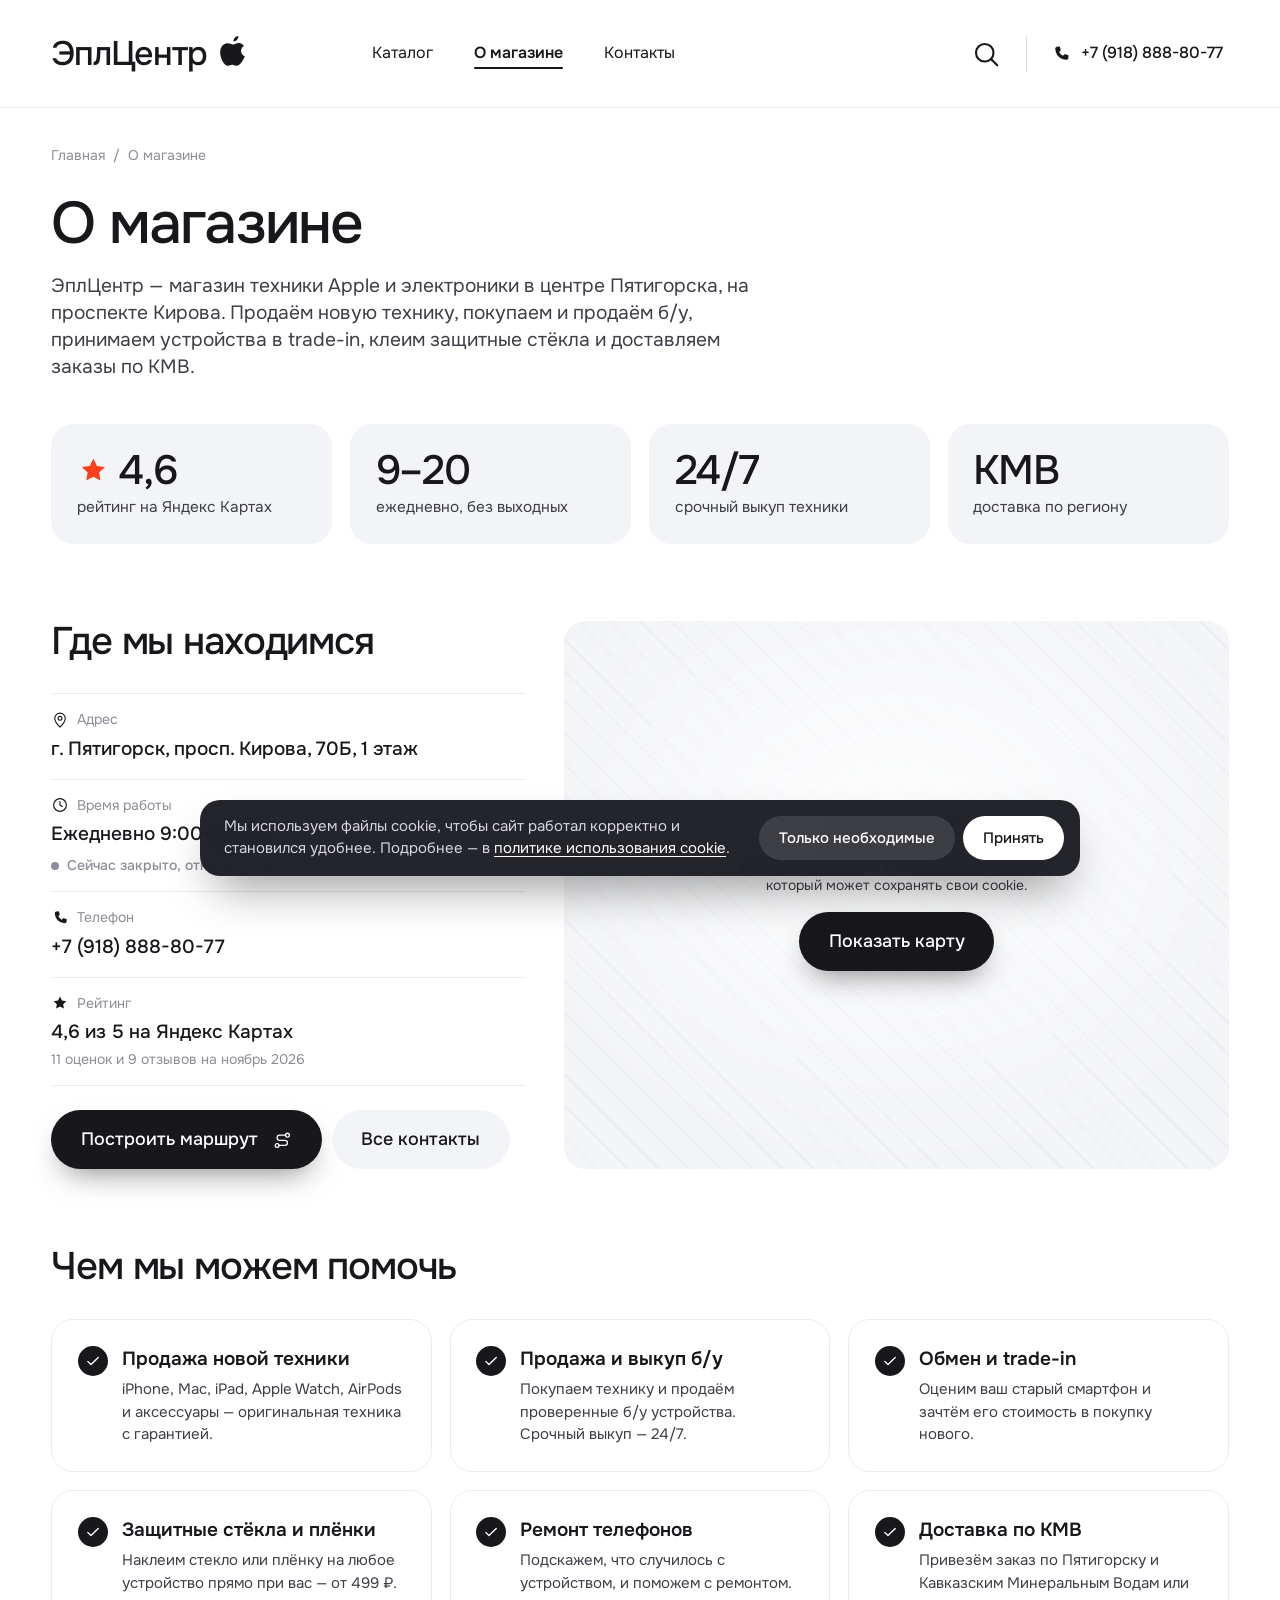
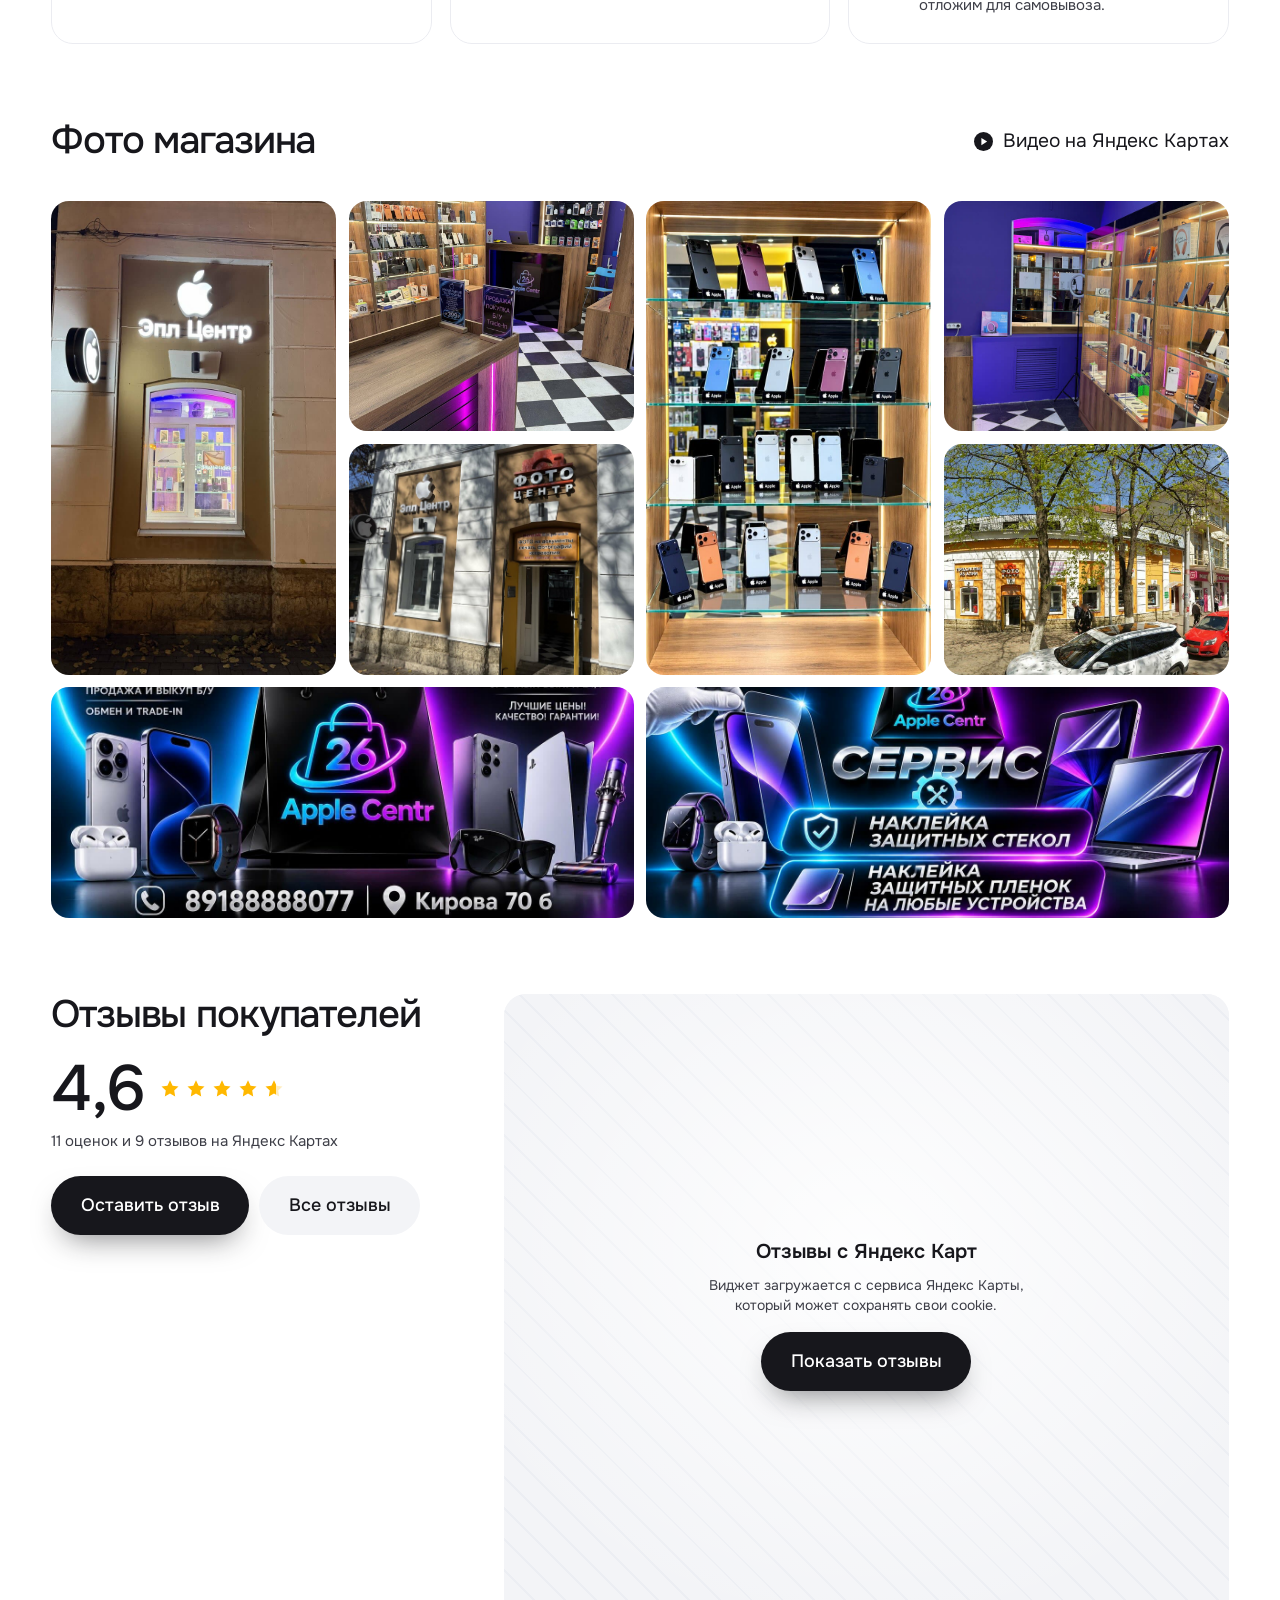
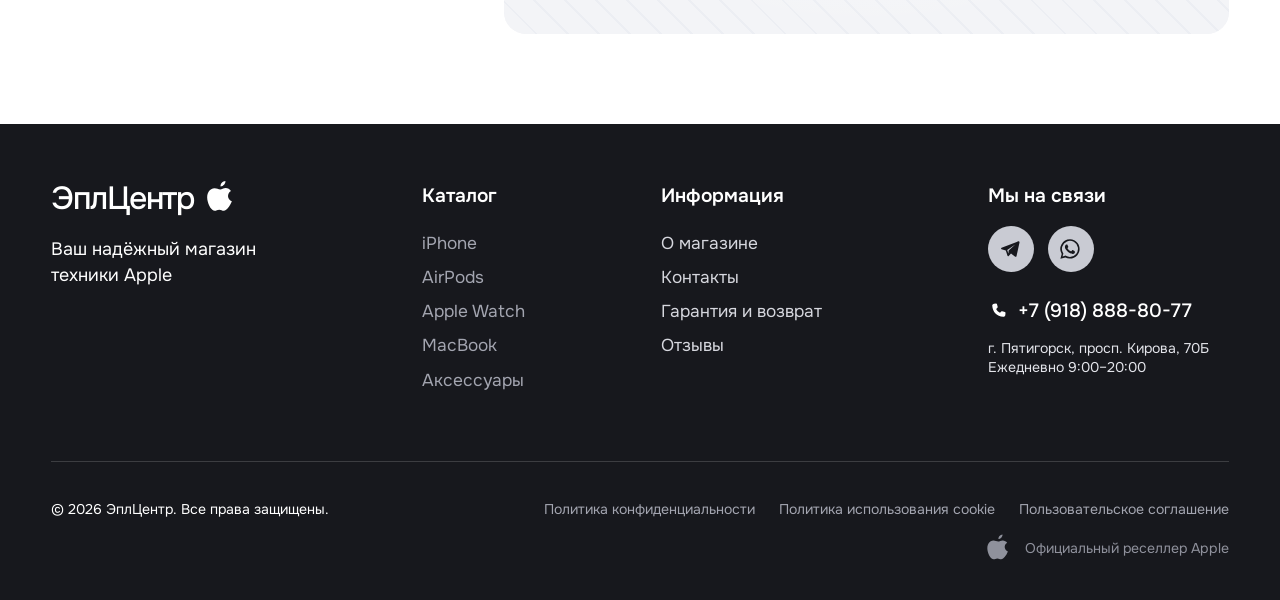
==== about.html @ 06597925 "Сайт ЭплЦентр: каталог с twigo.ru, о магазине, контакты - каталог и главная строятся из data/product" ====
<!DOCTYPE html>
<html lang="ru">
<head>
<meta charset="utf-8">
<meta name="viewport" content="width=device-width, initial-scale=1">
<script>document.documentElement.classList.add('js', 'CSSViewTransitionRule' in window ? 'has-vt' : 'no-vt');window.addEventListener('pagereveal', function () { window.__pageRevealed = true; });</script>
<title>О магазине — ЭплЦентр, Пятигорск</title>
<meta name="description" content="ЭплЦентр — магазин техники Apple в Пятигорске на проспекте Кирова, 70Б. Продажа, выкуп, trade-in, защитные стёкла, доставка по КМВ. Рейтинг 4,6 на Яндекс Картах.">
<link rel="preconnect" href="https://fonts.googleapis.com">
<link rel="preconnect" href="https://fonts.gstatic.com" crossorigin>
<link href="https://fonts.googleapis.com/css2?family=Onest:wght@400;500;600;700&display=swap" rel="stylesheet">
<!-- переходы между страницами объявлены прямо здесь: из внешнего styles.css Chrome подхватывает их через раз -->
<style>@view-transition { navigation: auto; }</style>
<link rel="stylesheet" href="styles.css">
</head>
<body>

<!-- ===== SVG-спрайт: логотип и иконки ===== -->
<svg class="sprite" width="0" height="0" aria-hidden="true" focusable="false">
  <!-- Логотип -->
  <symbol id="i-logo" viewBox="0 0 24 24">
    <path fill="currentColor" d="M15.6 2c.2 1.7-1.4 3.6-3.2 3.6-.3-1.7 1.4-3.5 3.2-3.6zM12.2 7.6c1 0 2-.9 3.6-.9 1.4 0 2.7.7 3.5 1.9-2.9 1.7-2.4 5.7.6 6.9-.6 1.6-1.5 3.2-2.6 4.5-.8.9-1.6 1.8-2.8 1.8s-1.6-.7-3-.7-1.9.7-3 .7c-1.2 0-2.1-1-2.9-2C3.6 16.400 2.600 11.900 4.400 9.100c.9-1.4 2.400-2.300 4-2.300 1.500 0 2.500.800 3.800.800z"/>
  </symbol>

  <!-- Иконки -->
  <symbol id="i-arrow" viewBox="0 0 24 24"><path d="M5 12h14M13 6l6 6-6 6" fill="none" stroke="currentColor" stroke-width="1.8" stroke-linecap="round" stroke-linejoin="round"/></symbol>
  <symbol id="i-chevron" viewBox="0 0 24 24"><path d="M9 6l6 6-6 6" fill="none" stroke="currentColor" stroke-width="1.8" stroke-linecap="round" stroke-linejoin="round"/></symbol>
  <symbol id="i-search" viewBox="0 0 24 24"><g fill="none" stroke="currentColor" stroke-width="1.7" stroke-linecap="round"><circle cx="11" cy="11" r="7"/><path d="M16.5 16.5 21 21"/></g></symbol>
  <symbol id="i-cart" viewBox="0 0 24 24"><g fill="none" stroke="currentColor" stroke-width="1.7" stroke-linecap="round" stroke-linejoin="round"><path d="M2.500 4h2.700l2.300 11h10.300l2-7.500H6.300"/><circle cx="9" cy="19.500" r="1.400"/><circle cx="17" cy="19.500" r="1.400"/></g></symbol>
  <symbol id="i-shield" viewBox="0 0 24 24"><g fill="none" stroke="currentColor" stroke-width="1.500" stroke-linecap="round" stroke-linejoin="round"><path d="M12 3l7.500 2.800v5.400c0 4.600-3.100 8-7.500 9.800-4.400-1.800-7.500-5.200-7.500-9.800V5.800z"/><path d="M8.800 12.200l2.300 2.300 4.300-4.600"/></g></symbol>
  <symbol id="i-truck" viewBox="0 0 24 24"><g fill="none" stroke="currentColor" stroke-width="1.500" stroke-linecap="round" stroke-linejoin="round"><path d="M2.500 5.500h11v11h-11zM13.500 9.500h4.300l3.700 3.800v3.200h-8"/><circle cx="7" cy="17.500" r="1.900"/><circle cx="17" cy="17.500" r="1.900"/></g></symbol>
  <symbol id="i-headset" viewBox="0 0 24 24"><g fill="none" stroke="currentColor" stroke-width="1.500" stroke-linecap="round" stroke-linejoin="round"><path d="M4.500 13.500V12a7.500 7.500 0 0 1 15 0v1.500"/><rect x="3" y="12.500" width="4" height="6" rx="1.800"/><rect x="17" y="12.500" width="4" height="6" rx="1.800"/><path d="M19.500 18.500c0 1.800-1.700 2.800-4.500 2.800h-2"/></g></symbol>
  <symbol id="i-pin" viewBox="0 0 24 24"><g fill="none" stroke="currentColor" stroke-width="1.500" stroke-linecap="round" stroke-linejoin="round"><path d="M12 21.500s7-6.300 7-11.700a7 7 0 0 0-14 0c0 5.400 7 11.700 7 11.700z"/><circle cx="12" cy="9.800" r="2.600"/></g></symbol>
  <symbol id="i-phone" viewBox="0 0 24 24"><path fill="currentColor" d="M7.300 3.200 9.700 3c.5 0 .9.300 1 .700l.9 3.300c.1.400 0 .800-.300 1.100L9.800 9.600c1 2 2.600 3.600 4.600 4.600l1.500-1.500c.300-.300.700-.400 1.100-.300l3.300.900c.400.100.700.500.700 1l-.200 2.400c-.100 1.300-1.200 2.300-2.500 2.200C10.600 18.400 5.600 13.400 5.100 5.700 5 4.400 6 3.300 7.300 3.200z"/></symbol>
  <symbol id="i-telegram" viewBox="0 0 24 24"><path fill="currentColor" d="M20.300 4.300 3.600 10.800c-.700.300-.700 1.200 0 1.400l4.200 1.400 1.600 5c.200.600.900.700 1.300.300l2.300-2.300 4.200 3.100c.500.300 1.100.100 1.300-.500l3-13.800c.200-.800-.500-1.400-1.200-1.100zm-3 3.300-6.600 6-.300 3-1.200-3.700 8.100-5.300z"/></symbol>
  <symbol id="i-menu" viewBox="0 0 24 24"><path d="M4 7.500h16M4 12h16M4 16.500h16" fill="none" stroke="currentColor" stroke-width="1.700" stroke-linecap="round"/></symbol>

  <symbol id="i-whatsapp" viewBox="0 0 24 24"><path fill="currentColor" d="M12 2.2a9.7 9.7 0 0 0-8.300 14.700L2.400 21.800l5-1.300A9.700 9.700 0 1 0 12 2.200zm0 17.700c-1.500 0-2.900-.400-4.100-1.100l-.300-.200-3 .800.800-2.900-.200-.300A8 8 0 1 1 12 19.900zm4.400-6c-.200-.100-1.400-.700-1.700-.800-.200-.100-.400-.100-.500.100l-.800 1c-.100.200-.300.200-.500.100a6.600 6.600 0 0 1-3.300-2.900c-.200-.400.200-.400.700-1.300.100-.200 0-.300 0-.400l-.800-1.800c-.200-.500-.400-.400-.500-.400h-.500a.9.900 0 0 0-.700.300 2.800 2.800 0 0 0-.900 2.100c0 1.200.900 2.400 1 2.600.100.200 1.800 2.700 4.300 3.800 1.600.700 2.200.700 3 .600.500-.100 1.400-.600 1.600-1.200.200-.600.200-1.100.100-1.200l-.500-.300z"/></symbol>
  <symbol id="i-clock" viewBox="0 0 24 24"><g fill="none" stroke="currentColor" stroke-width="1.500" stroke-linecap="round" stroke-linejoin="round"><circle cx="12" cy="12" r="8.500"/><path d="M12 7.500V12l3 2"/></g></symbol>
  <symbol id="i-star" viewBox="0 0 24 24"><path fill="currentColor" d="M12 3.300l2.600 5.400 5.900.800-4.300 4.100 1 5.800L12 16.600l-5.200 2.800 1-5.800L3.500 9.500l5.900-.800z"/></symbol>
  <symbol id="i-route" viewBox="0 0 24 24"><g fill="none" stroke="currentColor" stroke-width="1.500" stroke-linecap="round" stroke-linejoin="round"><circle cx="6" cy="18" r="2.200"/><circle cx="18" cy="6" r="2.200"/><path d="M8.200 18H15a3 3 0 0 0 0-6H9a3 3 0 0 1 0-6h6.800"/></g></symbol>
  <symbol id="i-check" viewBox="0 0 24 24"><path d="M5 12.500l4.300 4.300L19 7.200" fill="none" stroke="currentColor" stroke-width="1.800" stroke-linecap="round" stroke-linejoin="round"/></symbol>
  <symbol id="i-bus" viewBox="0 0 24 24"><g fill="none" stroke="currentColor" stroke-width="1.500" stroke-linecap="round" stroke-linejoin="round"><rect x="5" y="3.500" width="14" height="14" rx="3"/><path d="M5 11h14M8 17.500V20M16 17.500V20"/><circle cx="8.500" cy="14.300" r=".600" fill="currentColor"/><circle cx="15.500" cy="14.300" r=".600" fill="currentColor"/></g></symbol>
  <symbol id="i-play" viewBox="0 0 24 24"><path fill="currentColor" d="M8 5.500v13l10.500-6.500z"/></symbol>
  <symbol id="i-close" viewBox="0 0 24 24"><path d="M6 6l12 12M18 6L6 18" fill="none" stroke="currentColor" stroke-width="1.800" stroke-linecap="round"/></symbol>
</svg>

<div class="top top--plain">
  <header class="header">
    <div class="container header__row">
      <a class="logo" href="index.html" aria-label="ЭплЦентр — на главную">
        <span>ЭплЦентр</span><svg class="logo__mark"><use href="#i-logo"/></svg>
      </a>

      <nav class="nav" id="nav" aria-label="Основное меню">
        <a href="catalog.html">Каталог</a>
        <a href="about.html" aria-current="page">О магазине</a>
        <a href="contacts.html">Контакты</a>
      </nav>

      <div class="header__tools">
        <a class="icon-btn" href="catalog.html?search" aria-label="Поиск по каталогу"><svg><use href="#i-search"/></svg></a>
        <span class="header__sep" aria-hidden="true"></span>
        <a class="header__phone" href="tel:+79188888077" aria-label="Позвонить: +7 (918) 888-80-77"><svg><use href="#i-phone"/></svg><span>+7 (918) 888-80-77</span></a>
        <button class="icon-btn burger" type="button" aria-label="Меню" aria-expanded="false" aria-controls="nav"><svg><use href="#i-menu"/></svg></button>
      </div>
    </div>
  </header>
</div>

<main class="page">
  <div class="container">
    <nav class="crumbs" aria-label="Хлебные крошки"><a href="index.html">Главная</a><span aria-hidden="true">/</span><span>О магазине</span></nav>
    <h1 class="page__title">О магазине</h1>
    <p class="page__lead">ЭплЦентр — магазин техники Apple и электроники в центре Пятигорска, на проспекте Кирова. Продаём новую технику, покупаем и продаём б/у, принимаем устройства в trade-in, клеим защитные стёкла и доставляем заказы по КМВ.</p>

    <ul class="facts">
      <li class="fact"><a href="#reviews"><span class="fact__value"><svg aria-hidden="true"><use href="#i-star"/></svg>4,6</span><span class="fact__label">рейтинг на Яндекс Картах</span></a></li>
      <li class="fact"><span class="fact__value">9–20</span><span class="fact__label">ежедневно, без выходных</span></li>
      <li class="fact"><span class="fact__value">24/7</span><span class="fact__label">срочный выкуп техники</span></li>
      <li class="fact"><span class="fact__value">КМВ</span><span class="fact__label">доставка по региону</span></li>
    </ul>

    <section class="store" id="map" aria-labelledby="store-title">
      <div class="store__info">
        <h2 class="block-title" id="store-title">Где мы находимся</h2>
        <dl class="info-list">
          <div><dt><svg aria-hidden="true"><use href="#i-pin"/></svg>Адрес</dt><dd>г. Пятигорск, просп. Кирова, 70Б, 1&nbsp;этаж</dd></div>
          <div><dt><svg aria-hidden="true"><use href="#i-clock"/></svg>Время работы</dt><dd>Ежедневно 9:00–20:00<p class="open-status" data-open-status>Ежедневно с 9:00 до 20:00</p></dd></div>
          <div><dt><svg aria-hidden="true"><use href="#i-phone"/></svg>Телефон</dt><dd><a href="tel:+79188888077">+7&nbsp;(918)&nbsp;888-80-77</a></dd></div>
          <div><dt><svg aria-hidden="true"><use href="#i-star"/></svg>Рейтинг</dt><dd><a href="https://yandex.ru/maps/org/epltsentr/214381743867/" target="_blank" rel="noopener">4,6 из 5 на Яндекс Картах</a><span class="info-list__note">11 оценок и 9 отзывов на ноябрь 2026</span></dd></div>
        </dl>
        <div class="store__actions">
          <a class="btn btn--sm" href="https://yandex.ru/maps/?rtext=~44.036154%2C43.064182&rtt=auto" target="_blank" rel="noopener">Построить маршрут <svg><use href="#i-route"/></svg></a>
          <a class="btn btn--sm btn--light" href="contacts.html">Все контакты</a>
        </div>
      </div>
      <div class="embed embed--map" data-embed="https://yandex.ru/map-widget/v1/org/epltsentr/214381743867/?ll=43.064182%2C44.036154&z=17" data-embed-title="Магазин ЭплЦентр на Яндекс Картах">
          <div class="embed__placeholder">
            <p class="embed__title">Карта Яндекса</p>
            <p class="embed__text">Виджет загружается с сервиса Яндекс Карты, который может сохранять свои cookie.</p>
            <button class="btn btn--sm" type="button" data-embed-load>Показать карту</button>
          </div>
        </div>
    </section>

    <section class="about-block" aria-labelledby="services-title">
      <h2 class="block-title" id="services-title">Чем мы можем помочь</h2>
      <ul class="services">
          <li class="service"><svg aria-hidden="true"><use href="#i-check"/></svg><div><h3>Продажа новой техники</h3><p>iPhone, Mac, iPad, Apple Watch, AirPods и аксессуары — оригинальная техника с гарантией.</p></div></li>
          <li class="service"><svg aria-hidden="true"><use href="#i-check"/></svg><div><h3>Продажа и выкуп б/у</h3><p>Покупаем технику и продаём проверенные б/у устройства. Срочный выкуп — 24/7.</p></div></li>
          <li class="service"><svg aria-hidden="true"><use href="#i-check"/></svg><div><h3>Обмен и trade-in</h3><p>Оценим ваш старый смартфон и зачтём его стоимость в покупку нового.</p></div></li>
          <li class="service"><svg aria-hidden="true"><use href="#i-check"/></svg><div><h3>Защитные стёкла и плёнки</h3><p>Наклеим стекло или плёнку на любое устройство прямо при вас — от 499 ₽.</p></div></li>
          <li class="service"><svg aria-hidden="true"><use href="#i-check"/></svg><div><h3>Ремонт телефонов</h3><p>Подскажем, что случилось с устройством, и поможем с ремонтом.</p></div></li>
          <li class="service"><svg aria-hidden="true"><use href="#i-check"/></svg><div><h3>Доставка по КМВ</h3><p>Привезём заказ по Пятигорску и Кавказским Минеральным Водам или отложим для самовывоза.</p></div></li>
      </ul>
    </section>

    <section class="about-block" aria-labelledby="gallery-title">
      <div class="section__head">
        <h2 class="block-title" id="gallery-title">Фото магазина</h2>
        <a class="more" href="https://yandex.ru/maps/org/epltsentr/214381743867/gallery/" target="_blank" rel="noopener"><svg class="more__play" aria-hidden="true"><use href="#i-play"/></svg>Видео на Яндекс Картах</a>
      </div>
      <div class="gallery">
          <a class="gallery__item" href="images/store/storefront.jpg" data-lightbox data-caption="Вывеска «Эпл Центр» на проспекте Кирова вечером"><img src="images/store/storefront.jpg" alt="Вывеска «Эпл Центр» на проспекте Кирова вечером" loading="lazy"></a>
          <a class="gallery__item" href="images/store/interior.jpg" data-lightbox data-caption="Торговый зал: витрины с аксессуарами и стойка консультанта"><img src="images/store/interior.jpg" alt="Торговый зал: витрины с аксессуарами и стойка консультанта" loading="lazy"></a>
          <a class="gallery__item" href="images/store/showcase.jpg" data-lightbox data-caption="Витрина с iPhone разных цветов"><img src="images/store/showcase.jpg" alt="Витрина с iPhone разных цветов" loading="lazy"></a>
          <a class="gallery__item" href="images/store/interior-2.jpg" data-lightbox data-caption="Зал магазина с витринами вдоль стен"><img src="images/store/interior-2.jpg" alt="Зал магазина с витринами вдоль стен" loading="lazy"></a>
          <a class="gallery__item" href="images/store/entrance.jpg" data-lightbox data-caption="Вход в магазин с проспекта Кирова"><img src="images/store/entrance.jpg" alt="Вход в магазин с проспекта Кирова" loading="lazy"></a>
          <a class="gallery__item" href="images/store/street.jpg" data-lightbox data-caption="Здание магазина на проспекте Кирова"><img src="images/store/street.jpg" alt="Здание магазина на проспекте Кирова" loading="lazy"></a>
          <a class="gallery__item" href="images/store/banner-sales.jpg" data-lightbox data-caption="Продажа, выкуп, обмен и доставка по КМВ"><img src="images/store/banner-sales.jpg" alt="Продажа, выкуп, обмен и доставка по КМВ" loading="lazy"></a>
          <a class="gallery__item" href="images/store/banner-service.jpg" data-lightbox data-caption="Сервис: наклейка защитных стёкол и плёнок"><img src="images/store/banner-service.jpg" alt="Сервис: наклейка защитных стёкол и плёнок" loading="lazy"></a>
      </div>
    </section>

    <section class="about-block reviews" id="reviews" aria-labelledby="reviews-title">
      <div class="reviews__aside">
        <h2 class="block-title" id="reviews-title">Отзывы покупателей</h2>
        <p class="reviews__score"><span>4,6</span><span class="stars" aria-label="4,6 из 5"><svg><use href="#i-star"/></svg><svg><use href="#i-star"/></svg><svg><use href="#i-star"/></svg><svg><use href="#i-star"/></svg><svg class="stars__half"><use href="#i-star"/></svg></span></p>
        <p class="reviews__meta">11 оценок и 9 отзывов на Яндекс Картах</p>
        <div class="store__actions">
          <a class="btn btn--sm" href="https://yandex.ru/maps/org/epltsentr/214381743867/reviews/" target="_blank" rel="noopener">Оставить отзыв</a>
          <a class="btn btn--sm btn--light" href="https://yandex.ru/maps/org/epltsentr/214381743867/reviews/" target="_blank" rel="noopener">Все отзывы</a>
        </div>
      </div>
      <div class="embed embed--reviews" data-embed="https://yandex.ru/maps-reviews-widget/214381743867?comments" data-embed-title="Отзывы о магазине ЭплЦентр на Яндекс Картах">
          <div class="embed__placeholder">
            <p class="embed__title">Отзывы с Яндекс Карт</p>
            <p class="embed__text">Виджет загружается с сервиса Яндекс Карты, который может сохранять свои cookie.</p>
            <button class="btn btn--sm" type="button" data-embed-load>Показать отзывы</button>
          </div>
        </div>
    </section>
  </div>
</main>

<!-- ===== Подвал ===== -->
<footer class="footer" id="contacts">
  <div class="container">
    <div class="footer__grid">
      <div class="footer__brand">
        <a class="logo logo--light" href="index.html" aria-label="ЭплЦентр — на главную">
          <span>ЭплЦентр</span><svg class="logo__mark"><use href="#i-logo"/></svg>
        </a>
        <p>Ваш надёжный магазин<br>техники Apple</p>
      </div>

      <nav class="footer__col" aria-label="Каталог">
        <h3>Каталог</h3>
        <a href="catalog.html#iphone">iPhone</a>
        <a href="catalog.html#airpods">AirPods</a>
        <a href="catalog.html#iwatch">Apple Watch</a>
        <a href="catalog.html#mac">MacBook</a>
        <a href="catalog.html#aksessuary">Аксессуары</a>
      </nav>

      <nav class="footer__col footer__col--info" aria-label="Информация">
        <h3>Информация</h3>
        <a href="about.html">О магазине</a>
        <a href="contacts.html">Контакты</a>
        <a href="terms.html">Гарантия и возврат</a>
        <a href="about.html#reviews">Отзывы</a>
      </nav>

      <div class="footer__col footer__contacts">
        <h3>Мы на связи</h3>
        <div class="social">
          <a href="https://t.me/+79188888077" target="_blank" rel="noopener" aria-label="Написать в Telegram"><svg><use href="#i-telegram"/></svg></a>
          <a href="https://wa.me/79188888077" target="_blank" rel="noopener" aria-label="Написать в WhatsApp"><svg><use href="#i-whatsapp"/></svg></a>
        </div>
        <a class="footer__phone" href="tel:+79188888077"><svg><use href="#i-phone"/></svg>+7 (918) 888-80-77</a>
        <address>г. Пятигорск, просп. Кирова, 70Б<br>Ежедневно 9:00–20:00</address>
      </div>
    </div>

    <div class="footer__bottom">
      <p>© 2026 ЭплЦентр. Все права защищены.</p>
      <nav class="footer__legal" aria-label="Правовая информация">
        <a href="privacy.html">Политика конфиденциальности</a>
        <a href="cookies.html">Политика использования cookie</a>
        <a href="terms.html">Пользовательское соглашение</a>
      </nav>
      <p class="footer__reseller"><svg><use href="#i-logo"/></svg>Официальный реселлер Apple</p>
    </div>
  </div>
</footer>

<script src="script.js"></script>
</body>
</html>
---- styles.css ----
:root {
  --ink: #17171c;
  --ink-soft: #3d3e47;
  --muted: #8b8d98;
  --soft: #f3f4f7;
  --line: #ebecf1;
  --blue: #0a6cff;
  --footer: #17181d;
  --radius: 22px;
  --container: 1240px;
  --pad: clamp(20px, 4vw, 56px);
  --header-h: 108px;
}

*, *::before, *::after { box-sizing: border-box; }

html { scroll-behavior: smooth; -webkit-text-size-adjust: 100%; }

body {
  margin: 0;
  font-family: "Onest", -apple-system, BlinkMacSystemFont, "Segoe UI", Roboto, "Helvetica Neue", Arial, sans-serif;
  font-size: 16px;
  line-height: 1.4;
  color: var(--ink);
  background: #fff;
  -webkit-font-smoothing: antialiased;
}

a { color: inherit; text-decoration: none; }
h1, h2, h3, p { margin: 0; }
svg { display: block; }
button { font: inherit; color: inherit; background: none; border: 0; padding: 0; cursor: pointer; }
address { font-style: normal; }

:focus-visible { outline: 2px solid var(--blue); outline-offset: 3px; border-radius: 6px; }

.sprite { position: absolute; }

.container {
  width: 100%;
  max-width: calc(var(--container) + var(--pad) * 2);
  margin: 0 auto;
  padding: 0 var(--pad);
}

/* ===== Логотип ===== */
.logo {
  display: inline-flex;
  align-items: center;
  gap: 8px;
  font-size: 34px;
  font-weight: 500;
  letter-spacing: -0.035em;
  line-height: 1;
}
.logo__mark { width: 36px; height: 36px; margin-top: -6px; }
.logo--light { color: #fff; font-size: 32px; }

/* ===== Шапка ===== */
.top { position: relative; }

.header {
  position: absolute;
  inset: 0 0 auto 0;
  z-index: 10;
  height: var(--header-h);
}
.header__row {
  height: 100%;
  display: flex;
  align-items: center;
  gap: 32px;
}

.nav {
  display: flex;
  gap: clamp(20px, 3.2vw, 46px);
  margin-left: clamp(24px, 7vw, 104px);
  font-size: 16px;
}
.nav a { padding: 8px 0; transition: opacity .2s; }


.header__tools {
  margin-left: auto;
  display: flex;
  align-items: center;
  gap: 18px;
}
.header__sep { width: 1px; height: 36px; background: rgba(23, 23, 28, .14); }
.header__phone {
  display: inline-flex;
  align-items: center;
  gap: 10px;
  height: 44px;
  padding: 0 6px;
  border-radius: 999px;
  font-size: 16px;
  font-weight: 500;
  white-space: nowrap;
  transition: opacity .2s;
}
.header__phone svg { width: 20px; height: 20px; }
.header__phone:hover { opacity: .6; }

.icon-btn {
  position: relative;
  width: 44px;
  height: 44px;
  display: grid;
  place-items: center;
  border-radius: 50%;
  transition: background .2s;
}
.icon-btn:hover { background: rgba(23, 23, 28, .06); }
.icon-btn svg { width: 30px; height: 30px; }

.cart__count {
  position: absolute;
  top: 0;
  right: -2px;
  min-width: 20px;
  height: 20px;
  padding: 0 5px;
  border-radius: 10px;
  background: var(--ink);
  color: #fff;
  font-size: 12px;
  font-weight: 600;
  line-height: 20px;
  text-align: center;
}

.burger { display: none; }

/* ===== Первый экран ===== */
.hero {
  position: relative;
  height: clamp(560px, 61vw, 880px);
  overflow: hidden;
  background: linear-gradient(105deg, #f7f8fb 0%, #eef0f6 45%, #dcdfeb 100%);
}
.hero__bg {
  position: absolute;
  inset: 0;
  background:
    radial-gradient(60% 80% at 12% 0%, rgba(255, 255, 255, .95) 0%, rgba(255, 255, 255, 0) 70%),
    radial-gradient(50% 70% at 100% 100%, rgba(196, 201, 222, .65) 0%, rgba(196, 201, 222, 0) 70%);
}
.hero__bg::before,
.hero__bg::after {
  content: "";
  position: absolute;
  border-radius: 50%;
}
.hero__bg::before {
  width: 120%;
  height: 150%;
  left: -62%;
  top: 34%;
  background: linear-gradient(60deg, rgba(255, 255, 255, 0) 30%, rgba(255, 255, 255, .7) 100%);
}
.hero__bg::after {
  width: 90%;
  height: 160%;
  right: -38%;
  top: -96%;
  background: linear-gradient(200deg, rgba(255, 255, 255, .75) 0%, rgba(255, 255, 255, 0) 60%);
}

.slide {
  position: absolute;
  inset: 0;
  visibility: hidden;
  transition: visibility 0s linear .3s;
}
.slide.is-active {
  visibility: visible;
  transition: visibility 0s;
}
/* гасим содержимое, а не сам слайд: иначе слайд изолируется и фото с multiply на миг становится белым прямоугольником */
/* уходящий слайд гаснет быстро, новый проявляется с небольшой задержкой — тексты не накладываются */
.slide > * { opacity: 0; transition: opacity .3s ease; }
.slide.is-active > * { opacity: 1; transition: opacity .6s ease .2s; }
.slide__inner {
  position: relative;
  height: 100%;
  display: flex;
  align-items: center;
}
.slide__text {
  position: relative;
  z-index: 2;
  max-width: 620px;
  padding-top: 40px;
}

.hero__title {
  font-size: clamp(40px, 5.6vw, 80px);
  font-weight: 500;
  line-height: 1.08;
  letter-spacing: -0.03em;
}
.hero__sub {
  margin-top: clamp(16px, 2vw, 28px);
  font-size: clamp(17px, 2.1vw, 30px);
  line-height: 1.4;
  letter-spacing: -0.01em;
  color: var(--ink-soft);
}

.btn {
  display: inline-flex;
  align-items: center;
  gap: 14px;
  margin-top: clamp(24px, 3.2vw, 46px);
  padding: 0 clamp(26px, 3vw, 44px);
  height: clamp(54px, 6vw, 86px);
  border-radius: 999px;
  background: var(--ink);
  color: #fff;
  font-size: clamp(16px, 1.75vw, 25px);
  font-weight: 500;
  box-shadow: 0 14px 30px -12px rgba(23, 23, 28, .55);
  transition: transform .2s, background .2s;
}
.btn svg { width: 1.15em; height: 1.15em; transition: transform .2s; }
.btn:hover { background: #2a2a32; }
.btn:hover svg { transform: translateX(4px); }
.btn:active { transform: scale(.98); }
.btn--sm {
  height: clamp(48px, 4.6vw, 64px);
  padding: 0 clamp(22px, 2.3vw, 32px);
  font-size: clamp(15px, 1.4vw, 20px);
  margin-top: clamp(20px, 2.6vw, 36px);
}

.slide__photo {
  position: absolute;
  top: 0;
  right: 0;
  width: 62%;
  height: 100%;
  object-fit: cover;
  object-position: center;
  -webkit-mask-image: linear-gradient(to right, transparent 0%, #000 45%);
  mask-image: linear-gradient(to right, transparent 0%, #000 45%);
}
.slide__photo--2 { object-position: center 40%; }

/* бордовый iPhone: снят на белом фоне, multiply растворяет белый в градиенте первого экрана */
.slide__photo--product {
  top: 10%;
  right: calc(var(--pad) + 3%);
  width: auto;
  height: 84%;
  aspect-ratio: 1027 / 1531;
  object-fit: contain;
  mix-blend-mode: multiply;
  -webkit-mask-image: none;
  mask-image: none;
}
.slide__glow {
  position: absolute;
  top: 6%;
  right: calc(var(--pad) - 6%);
  width: 52%;
  height: 92%;
  background: radial-gradient(closest-side, rgba(128, 28, 52, .2), rgba(128, 28, 52, 0));
  pointer-events: none;
}
/* часы доходят до верха кадра — гасим фото под меню, чтобы пункты читались */
.slide__photo--3 {
  -webkit-mask-image: linear-gradient(to right, transparent 0%, #000 45%), linear-gradient(to bottom, transparent 9%, #000 24%);
  -webkit-mask-composite: source-in;
  mask-image: linear-gradient(to right, transparent 0%, #000 45%), linear-gradient(to bottom, transparent 9%, #000 24%);
  mask-composite: intersect;
}

.dots {
  position: absolute;
  z-index: 3;
  left: 47%;
  bottom: clamp(22px, 2.8vw, 40px);
  transform: translateX(-50%);
  display: flex;
  gap: 6px;
}
.dot {
  width: 40px;
  height: 32px;
  display: grid;
  place-items: center;
}
.dot::before {
  content: "";
  width: 14px;
  height: 14px;
  border-radius: 50%;
  background: #c9ccd8;
  transition: background .25s, transform .25s;
}
.dot.is-active::before { background: var(--ink); transform: scale(1.15); }

/* ===== Секции ===== */
.section { padding-top: clamp(56px, 8vw, 112px); }
.section--cats { padding-top: clamp(28px, 3.4vw, 48px); }
.section--banner { padding-top: clamp(40px, 5vw, 72px); }
.section--features { padding: clamp(36px, 3.6vw, 52px) 0 clamp(36px, 3.4vw, 48px); }

.section__head {
  display: flex;
  align-items: baseline;
  justify-content: space-between;
  gap: 24px;
  margin-bottom: clamp(24px, 3vw, 44px);
}
.section__title {
  font-size: clamp(30px, 4vw, 56px);
  font-weight: 500;
  letter-spacing: -0.03em;
  line-height: 1.1;
}
.more {
  display: inline-flex;
  align-items: center;
  gap: 10px;
  flex-shrink: 0;
  font-size: clamp(15px, 1.5vw, 21px);
  transition: opacity .2s;
}
.more svg { width: 1.2em; height: 1.2em; transition: transform .2s; }
.more:hover { opacity: .6; }
.more:hover svg { transform: translateX(4px); }

/* ===== Категории ===== */
.cats {
  display: grid;
  grid-template-columns: repeat(5, 1fr);
  gap: clamp(12px, 1.6vw, 24px);
}
.cat {
  display: flex;
  flex-direction: column;
  background: var(--soft);
  border-radius: var(--radius);
  padding: clamp(10px, 1.2vw, 16px);
  overflow: hidden;
  transition: background .25s, transform .25s;
}
.cat:hover { background: #eceef3; transform: translateY(-3px); }
/* фото поставщика на белом фоне: contain + multiply растворяют белый в сером фоне плитки */
.cat__img {
  width: 100%;
  aspect-ratio: 1 / .94;
  padding: 8%;
  object-fit: contain;
  mix-blend-mode: multiply;
  opacity: 0;
  transition: transform .35s, opacity .5s;
}
.cat__img.is-loaded { opacity: 1; }
.cat:hover .cat__img { transform: scale(1.05); }
.cat__row {
  display: flex;
  align-items: center;
  justify-content: space-between;
  gap: 8px;
  margin-top: clamp(10px, 1.2vw, 16px);
  padding: 0 clamp(4px, .6vw, 8px) clamp(4px, .5vw, 8px);
  font-size: clamp(14px, 1.55vw, 21px);
  font-weight: 500;
  white-space: nowrap;
}
.cat__row svg { width: 1em; height: 1em; flex-shrink: 0; }

/* ===== Товары ===== */
.products {
  display: grid;
  grid-template-columns: repeat(4, 1fr);
  gap: clamp(12px, 1.6vw, 24px);
}
.product {
  position: relative;
  display: flex;
  flex-direction: column;
  padding: clamp(10px, 1.2vw, 16px);
  border: 1px solid var(--line);
  border-radius: var(--radius);
  background: #fff;
  transition: box-shadow .25s, transform .25s, border-color .25s;
}
.product:hover {
  transform: translateY(-4px);
  border-color: transparent;
  box-shadow: 0 24px 48px -24px rgba(30, 32, 60, .3);
}
.product__img {
  width: 100%;
  aspect-ratio: 1 / 1;
  object-fit: cover;
  border-radius: calc(var(--radius) - 8px);
  margin-bottom: clamp(14px, 1.6vw, 22px);
}
.product__name,
.product__spec,
.product__foot { padding-left: clamp(4px, .5vw, 8px); padding-right: clamp(4px, .5vw, 8px); }
.product__foot { padding-bottom: clamp(4px, .5vw, 8px); }
.product__name {
  font-size: clamp(15px, 1.5vw, 21px);
  font-weight: 500;
  letter-spacing: -0.01em;
}
/* вся карточка кликабельна через ссылку в названии */
.product__name a::after { content: ""; position: absolute; inset: 0; border-radius: var(--radius); }
.product__spec {
  margin-top: 6px;
  font-size: clamp(13px, 1.2vw, 16px);
  color: var(--muted);
}
.product__foot {
  display: flex;
  align-items: center;
  justify-content: space-between;
  gap: 8px;
  margin-top: auto;
  padding-top: clamp(14px, 1.8vw, 26px);
}
.price {
  font-size: clamp(18px, 1.85vw, 26px);
  font-weight: 500;
  letter-spacing: -0.02em;
  white-space: nowrap;
}
.go {
  width: clamp(38px, 3.6vw, 50px);
  height: clamp(38px, 3.6vw, 50px);
  flex-shrink: 0;
  display: grid;
  place-items: center;
  border-radius: 50%;
  background: var(--soft);
  transition: background .2s, color .2s;
}
.go svg { width: 44%; height: 44%; }
.product:hover .go { background: var(--ink); color: #fff; }

.badge {
  position: absolute;
  z-index: 1;
  top: clamp(18px, 2vw, 28px);
  left: clamp(18px, 2vw, 28px);
  padding: 5px 12px;
  border-radius: 999px;
  font-size: clamp(12px, 1.1vw, 15px);
  font-weight: 500;
  color: #fff;
}
.badge--hit { background: var(--blue); }
.badge--new { background: #8c8e9a; }

/* ===== Баннер ===== */
.banner {
  position: relative;
  overflow: hidden;
  display: flex;
  align-items: center;
  min-height: clamp(280px, 29vw, 420px);
  padding: clamp(28px, 4.4vw, 64px);
  border-radius: calc(var(--radius) + 4px);
  background:
    radial-gradient(70% 120% at 0% 100%, rgba(255, 255, 255, .8) 0%, rgba(255, 255, 255, 0) 60%),
    radial-gradient(60% 120% at 100% 0%, rgba(255, 255, 255, .75) 0%, rgba(255, 255, 255, 0) 55%),
    linear-gradient(100deg, #eceef4 0%, #dfe2ec 55%, #d3d6e3 100%);
}
.banner__text { position: relative; z-index: 2; }
.banner__title {
  font-size: clamp(38px, 5.4vw, 76px);
  font-weight: 500;
  letter-spacing: -0.03em;
  line-height: 1.05;
}
.banner__sub {
  margin-top: clamp(10px, 1.4vw, 20px);
  font-size: clamp(18px, 2.3vw, 34px);
  line-height: 1.3;
  color: var(--ink-soft);
}
.banner__img {
  position: absolute;
  top: 0;
  right: 0;
  width: 58%;
  height: 100%;
  object-fit: cover;
  object-position: center 62%;
  -webkit-mask-image: linear-gradient(to right, transparent 0%, #000 40%);
  mask-image: linear-gradient(to right, transparent 0%, #000 40%);
}

/* ===== Преимущества ===== */
.features {
  display: grid;
  grid-template-columns: repeat(4, 1fr);
}
.feature {
  display: flex;
  flex-direction: column;
  align-items: center;
  gap: 14px;
  padding: 10px 12px;
  text-align: center;
  font-size: clamp(14px, 1.5vw, 21px);
  line-height: 1.35;
  color: var(--muted);
}
.feature + .feature { border-left: 1px solid var(--line); }
.feature svg { width: clamp(34px, 3.4vw, 46px); height: clamp(34px, 3.4vw, 46px); color: var(--ink); }

/* ===== Подвал ===== */
.footer {
  background: var(--footer);
  color: #fff;
  padding: clamp(40px, 4.6vw, 64px) 0 clamp(28px, 3vw, 44px);
}
.footer__grid {
  display: grid;
  grid-template-columns: 1.55fr .95fr 1.35fr 1.1fr;
  gap: 32px;
  padding-bottom: clamp(40px, 5vw, 76px);
}
.footer__brand p {
  margin-top: 22px;
  font-size: clamp(15px, 1.4vw, 19px);
  line-height: 1.45;
}
.footer__col { display: flex; flex-direction: column; align-items: flex-start; }
.footer__col h3 {
  margin-bottom: 16px;
  font-size: clamp(16px, 1.5vw, 21px);
  font-weight: 600;
}
.footer__col > a:not(.footer__phone) {
  padding: 5px 0;
  font-size: clamp(14px, 1.35vw, 18px);
  color: #a3a5b0;
  transition: color .2s;
}
.footer__col--info > a:not(.footer__phone) { color: #d6d7de; }
.footer__col > a:hover { color: #fff !important; }

.social { display: flex; gap: 14px; }
.social a {
  width: 46px;
  height: 46px;
  display: grid;
  place-items: center;
  border-radius: 50%;
  background: #c9cbd3;
  color: var(--footer);
  transition: background .2s, transform .2s;
}
.social a:hover { background: #fff; transform: translateY(-2px); }
.social svg { width: 24px; height: 24px; margin-left: -2px; }
.vk { font-size: 17px; font-weight: 700; letter-spacing: -0.04em; line-height: 1; padding-bottom: 2px; }

.footer__phone {
  display: inline-flex;
  align-items: center;
  gap: 10px;
  margin-top: 26px;
  font-size: clamp(16px, 1.5vw, 20px);
  font-weight: 500;
  white-space: nowrap;
}
.footer__phone svg { width: 20px; height: 20px; }
.footer__contacts address {
  margin-top: 14px;
  font-size: clamp(13px, 1.1vw, 15px);
  color: #e3e4ea;
  white-space: nowrap;
}

.footer__bottom {
  display: flex;
  align-items: center;
  justify-content: space-between;
  gap: 16px 24px;
  flex-wrap: wrap;
  padding-top: clamp(24px, 3vw, 40px);
  border-top: 1px solid rgba(255, 255, 255, .16);
  font-size: clamp(12px, 1.1vw, 15px);
}
.footer__reseller {
  margin-left: auto;
  display: inline-flex;
  align-items: center;
  gap: 12px;
  color: #8f919c;
}
.footer__reseller svg { width: 30px; height: 30px; margin-top: -4px; }

/* ===== Внутренние страницы ===== */
.top--plain .header {
  position: relative;
  border-bottom: 1px solid var(--line);
  background: #fff;
}
.nav a[aria-current="page"] { font-weight: 600; }

.page { padding: clamp(24px, 3vw, 44px) 0 clamp(56px, 7vw, 104px); }
.crumbs {
  display: flex;
  flex-wrap: wrap;
  gap: 8px;
  font-size: 14px;
  color: var(--muted);
}
.crumbs a:hover { color: var(--ink); }
.page__title {
  margin-top: clamp(16px, 2vw, 28px);
  font-size: clamp(34px, 4.6vw, 64px);
  font-weight: 500;
  letter-spacing: -0.03em;
  line-height: 1.08;
}
.page__lead {
  margin-top: clamp(12px, 1.4vw, 20px);
  max-width: 720px;
  font-size: clamp(16px, 1.5vw, 20px);
  color: var(--ink-soft);
}
.page__lead a { color: var(--ink); font-weight: 500; white-space: nowrap; }
.page__lead a:hover { text-decoration: underline; }

.chips {
  display: flex;
  flex-wrap: wrap;
  gap: 10px;
  margin-top: clamp(20px, 2.4vw, 32px);
}
.chip {
  padding: 10px 18px;
  border-radius: 999px;
  background: var(--soft);
  font-size: 15px;
  font-weight: 500;
  transition: background .2s, color .2s;
}
.chip:hover { background: #e4e6ec; }
.chip.is-active { background: var(--ink); color: #fff; }
.chip__count { margin-left: 8px; font-size: .85em; opacity: .5; }
.chip--sm { padding: 7px 14px; font-size: 14px; font-weight: 400; }

/* ===== Каталог из данных поставщика ===== */
.catalog__cats { margin-top: clamp(24px, 3vw, 40px); }
.catalog__subs { margin-top: 12px; }
.catalog__tools {
  display: flex;
  flex-wrap: wrap;
  align-items: center;
  gap: 12px 24px;
  margin: clamp(20px, 2.4vw, 32px) 0 clamp(20px, 2.4vw, 28px);
}
.search {
  flex: 1 1 280px;
  max-width: 440px;
  position: relative;
  display: flex;
  align-items: center;
}
.search svg { position: absolute; left: 16px; width: 20px; height: 20px; color: var(--muted); pointer-events: none; }
.search input {
  width: 100%;
  height: 48px;
  padding: 0 16px 0 46px;
  border: 1px solid var(--line);
  border-radius: 999px;
  background: #fff;
  font: inherit;
  font-size: 16px;
  color: var(--ink);
  transition: border-color .2s, box-shadow .2s;
}
.search input:focus { outline: none; border-color: var(--ink); box-shadow: 0 0 0 4px rgba(23, 23, 28, .06); }
.toggle {
  display: inline-flex;
  align-items: center;
  gap: 10px;
  font-size: 15px;
  cursor: pointer;
  user-select: none;
}
.toggle input { position: absolute; opacity: 0; pointer-events: none; }
.toggle__track {
  position: relative;
  width: 44px;
  height: 26px;
  border-radius: 999px;
  background: #d5d7de;
  transition: background .25s;
}
.toggle__track::after {
  content: "";
  position: absolute;
  top: 3px;
  left: 3px;
  width: 20px;
  height: 20px;
  border-radius: 50%;
  background: #fff;
  box-shadow: 0 1px 3px rgba(0, 0, 0, .2);
  transition: transform .25s cubic-bezier(.2, .7, .2, 1);
}
.toggle input:checked + .toggle__track { background: var(--ink); }
.toggle input:checked + .toggle__track::after { transform: translateX(18px); }
.toggle input:focus-visible + .toggle__track { outline: 2px solid var(--blue); outline-offset: 3px; }
.catalog__count { margin-left: auto; font-size: 15px; color: var(--muted); }
.catalog__empty { padding: 40px 0; font-size: 17px; color: var(--ink-soft); }
.catalog__empty a { color: var(--ink); font-weight: 500; }
.catalog__more { display: flex; justify-content: center; margin-top: clamp(24px, 3vw, 40px); }
.catalog__more .btn { margin-top: 0; }
.btn--light { background: var(--soft); color: var(--ink); box-shadow: none; }
.btn--light:hover { background: #e4e6ec; }

/* карточка товара из данных */
.product__media {
  position: relative;
  aspect-ratio: 1 / 1;
  margin-bottom: clamp(14px, 1.6vw, 22px);
  border-radius: calc(var(--radius) - 8px);
  background: var(--soft);
  overflow: hidden;
}
/* фото поставщика сняты на белом: multiply растворяет белый в сером фоне плитки */
.product__media .product__img {
  width: 100%;
  height: 100%;
  margin: 0;
  padding: 10%;
  border-radius: 0;
  object-fit: contain;
  mix-blend-mode: multiply;
  transition: transform .4s cubic-bezier(.2, .7, .2, 1);
}
.product--live:hover .product__img { transform: scale(1.04); }
.product__media.is-broken::after {
  content: "Фото скоро появится";
  position: absolute;
  inset: 0;
  display: grid;
  place-items: center;
  font-size: 13px;
  color: var(--muted);
}
.product--live .product__name {
  display: -webkit-box;
  -webkit-line-clamp: 3;
  -webkit-box-orient: vertical;
  overflow: hidden;
  font-size: clamp(15px, 1.3vw, 18px);
  line-height: 1.35;
}
.product--live { animation: reveal .6s cubic-bezier(.2, .7, .2, 1) calc(var(--i, 0) * 35ms) both; }
.product--live.is-out .product__img { opacity: .55; }
.product--live.is-out .price { color: var(--muted); }
.price--ask { font-size: clamp(14px, 1.2vw, 16px); letter-spacing: 0; }
.product--live .go { position: relative; z-index: 1; }
.product--live .go:hover { background: var(--ink); color: #fff; }

.product { min-width: 0; }
.variant-switch {
  display: inline-flex;
  align-self: flex-start;
  max-width: calc(100% - 8px);
  gap: 2px;
  margin: 12px clamp(4px, .5vw, 8px) 0;
  padding: 3px;
  border-radius: 999px;
  background: var(--soft);
}
.variant-switch button {
  min-width: 0;
  overflow: hidden;
  text-overflow: ellipsis;
  padding: 6px 12px;
  border-radius: 999px;
  font-size: 13px;
  color: var(--ink-soft);
  transition: background .2s, color .2s, box-shadow .2s;
}
.variant-switch button[aria-pressed="true"] { background: #fff; color: var(--ink); box-shadow: 0 1px 3px rgba(23, 23, 28, .12); }

.stock {
  display: flex;
  align-items: center;
  gap: 8px;
  margin: 10px clamp(4px, .5vw, 8px) 0;
  font-size: 14px;
  color: #1f8a4c;
}
.stock::before { content: ""; width: 8px; height: 8px; border-radius: 50%; background: currentColor; }
.stock--out { color: var(--muted); }

/* заглушки на время загрузки */
.product--skeleton { pointer-events: none; }
.product--skeleton .product__media,
.skeleton-line {
  background: linear-gradient(90deg, var(--soft) 0%, #e9eaef 40%, var(--soft) 80%) 0 0 / 200% 100%;
  animation: shimmer 1.4s linear infinite;
}
.skeleton-line { height: 14px; margin: 6px 8px; border-radius: 7px; }
.skeleton-line--short { width: 45%; margin-bottom: 18px; }
@keyframes shimmer { to { background-position: -200% 0; } }

/* ===== Правовые страницы ===== */
.legal { max-width: calc(820px + var(--pad) * 2); }
.legal__meta { margin-top: 14px; font-size: 14px; color: var(--muted); }
.legal h2 {
  margin: clamp(28px, 3.2vw, 44px) 0 12px;
  font-size: clamp(20px, 2vw, 26px);
  font-weight: 600;
  letter-spacing: -0.015em;
}
.legal p, .legal li { font-size: 17px; line-height: 1.6; color: var(--ink-soft); }
.legal p + p { margin-top: 12px; }
.legal ul { margin: 0 0 12px; padding-left: 22px; }
.legal li + li { margin-top: 6px; }
.legal a { color: var(--blue); }
.legal a:hover { text-decoration: underline; }
.todo { padding: 1px 6px; border-radius: 6px; background: #fff1b8; color: #5c4400; }

/* ===== Правовые ссылки в подвале ===== */
.footer__legal { display: flex; flex-wrap: wrap; gap: 6px 24px; }
.footer__legal a { color: #a3a5b0; transition: color .2s; }
.footer__legal a:hover { color: #fff; }

/* ===== Уведомление о cookie ===== */
.cookie {
  position: fixed;
  z-index: 50;
  left: 50%;
  bottom: clamp(12px, 2vw, 24px);
  width: min(880px, calc(100% - 24px));
  display: flex;
  align-items: center;
  gap: 16px 24px;
  padding: 16px 16px 16px 24px;
  border-radius: 20px;
  background: rgba(23, 24, 29, .94);
  -webkit-backdrop-filter: blur(14px);
  backdrop-filter: blur(14px);
  color: #fff;
  box-shadow: 0 24px 48px -16px rgba(0, 0, 0, .45);
  opacity: 0;
  transform: translate(-50%, 16px);
  transition: opacity .3s, transform .3s;
}
.cookie.is-visible { opacity: 1; transform: translate(-50%, 0); }
.cookie__text { flex: 1; font-size: 15px; line-height: 1.45; color: #d6d7de; }
.cookie__text a { color: #fff; text-decoration: underline; text-underline-offset: 3px; }
.cookie__actions { display: flex; flex-shrink: 0; gap: 8px; }
.cookie__btn {
  height: 44px;
  padding: 0 20px;
  border-radius: 999px;
  background: #fff;
  color: var(--ink);
  font-size: 15px;
  font-weight: 500;
  white-space: nowrap;
  transition: background .2s, color .2s;
}
.cookie__btn:hover { background: #e3e4ea; }
.cookie__btn--ghost { background: rgba(255, 255, 255, .12); color: #fff; }
.cookie__btn--ghost:hover { background: rgba(255, 255, 255, .22); }
.cookie :focus-visible { outline-color: #fff; }

/* ===== Слайды и баннер с фото поставщика ===== */
.slide__photo--fit {
  top: 16%;
  right: var(--pad);
  width: 46%;
  height: 68%;
  object-fit: contain;
  mix-blend-mode: multiply;
  -webkit-mask-image: none;
  mask-image: none;
}
.banner__price { margin-top: 10px; font-size: clamp(15px, 1.4vw, 19px); color: var(--ink-soft); }
.banner__price:empty { display: none; }
.banner__img--product {
  top: 8%;
  right: clamp(16px, 5vw, 80px);
  width: 40%;
  height: 84%;
  aspect-ratio: auto;
  object-fit: contain;
  mix-blend-mode: multiply;
  -webkit-mask-image: none;
  mask-image: none;
  filter: none;
}

/* ===== О магазине / Контакты ===== */
.block-title {
  font-size: clamp(26px, 3vw, 40px);
  font-weight: 500;
  letter-spacing: -0.03em;
  line-height: 1.1;
}
.about-block { padding-top: clamp(48px, 6vw, 88px); }
.about-block > .block-title { margin-bottom: clamp(20px, 2.4vw, 32px); }
.about-block .section__head { align-items: center; }

.facts {
  display: grid;
  grid-template-columns: repeat(4, 1fr);
  gap: clamp(10px, 1.4vw, 20px);
  margin: clamp(28px, 3.4vw, 48px) 0 0;
  padding: 0;
  list-style: none;
}
.fact, .fact > a {
  display: flex;
  flex-direction: column;
  gap: 6px;
}
.fact {
  padding: clamp(18px, 2vw, 28px);
  border-radius: var(--radius);
  background: var(--soft);
}
.fact__value {
  display: inline-flex;
  align-items: center;
  gap: 8px;
  font-size: clamp(28px, 3.2vw, 44px);
  font-weight: 500;
  letter-spacing: -0.03em;
  line-height: 1;
}
.fact__value svg { width: .8em; height: .8em; color: #fc3f1d; }
.fact__label { font-size: clamp(13px, 1.2vw, 16px); color: var(--ink-soft); }

.store {
  display: grid;
  grid-template-columns: minmax(280px, 5fr) 7fr;
  gap: clamp(20px, 3vw, 48px);
  align-items: stretch;
  padding-top: clamp(48px, 6vw, 88px);
  scroll-margin-top: 24px;
}
.store__info { display: flex; flex-direction: column; }
.info-list { margin: clamp(20px, 2.4vw, 32px) 0 0; }
.info-list > div { padding: 16px 0; border-top: 1px solid var(--line); }
.info-list > div:last-child { border-bottom: 1px solid var(--line); }
.info-list dt {
  display: flex;
  align-items: center;
  gap: 8px;
  font-size: 14px;
  color: var(--muted);
}
.info-list dt svg { width: 18px; height: 18px; color: var(--ink); }
.info-list dd { margin: 6px 0 0; font-size: clamp(16px, 1.5vw, 19px); font-weight: 500; }
.info-list dd a:hover { text-decoration: underline; }
.info-list__note { display: block; margin-top: 4px; font-size: 14px; font-weight: 400; color: var(--muted); }
.store__actions { display: flex; flex-wrap: wrap; gap: 10px; margin-top: 24px; }
.store__actions .btn, .contact-card__actions .btn { margin-top: 0; }
.btn svg { flex-shrink: 0; }

.open-status {
  display: inline-flex;
  align-items: center;
  gap: 8px;
  margin-top: 8px;
  font-size: 14px;
  font-weight: 500;
  color: var(--muted);
}
.open-status::before { content: ""; width: 8px; height: 8px; border-radius: 50%; background: currentColor; }
.open-status.is-open { color: #1f8a4c; }
.info-list dd .open-status { display: flex; }

.embed {
  position: relative;
  overflow: hidden;
  border-radius: var(--radius);
  background: var(--soft);
  min-height: 420px;
}
.embed--map { min-height: 460px; }
.embed--wide { min-height: clamp(380px, 42vw, 560px); }
.embed--reviews { min-height: 640px; }
.embed iframe { position: absolute; inset: 0; width: 100%; height: 100%; border: 0; }
.embed__placeholder {
  position: absolute;
  inset: 0;
  display: flex;
  flex-direction: column;
  align-items: center;
  justify-content: center;
  gap: 10px;
  padding: 24px;
  text-align: center;
  background:
    radial-gradient(60% 60% at 50% 40%, rgba(255, 255, 255, .9), rgba(255, 255, 255, 0)),
    repeating-linear-gradient(45deg, #eceef3 0 2px, transparent 2px 22px),
    var(--soft);
}
.embed.is-loaded .embed__placeholder { display: none; }
.embed__title { font-size: 20px; font-weight: 600; }
.embed__text { max-width: 340px; font-size: 14px; color: var(--ink-soft); }
.embed__placeholder .btn { margin-top: 6px; }

.services {
  display: grid;
  grid-template-columns: repeat(3, 1fr);
  gap: clamp(10px, 1.4vw, 20px);
  margin: 0;
  padding: 0;
  list-style: none;
}
.service {
  display: flex;
  gap: 14px;
  padding: clamp(18px, 2vw, 26px);
  border: 1px solid var(--line);
  border-radius: var(--radius);
}
.service > svg {
  flex-shrink: 0;
  width: 30px;
  height: 30px;
  padding: 6px;
  border-radius: 50%;
  background: var(--ink);
  color: #fff;
}
.service h3 { font-size: clamp(16px, 1.5vw, 19px); font-weight: 600; }
.service p { margin-top: 6px; font-size: 15px; line-height: 1.5; color: var(--ink-soft); }

.more__play { width: 1em !important; height: 1em !important; padding: 3px; border-radius: 50%; background: var(--ink); color: #fff; }
.gallery {
  display: grid;
  grid-template-columns: repeat(4, 1fr);
  grid-auto-rows: clamp(160px, 18vw, 260px);
  gap: clamp(8px, 1vw, 14px);
}
.gallery__item {
  position: relative;
  overflow: hidden;
  border-radius: calc(var(--radius) - 4px);
  background: var(--soft);
}
.gallery__item:nth-child(1), .gallery__item:nth-child(3) { grid-row: span 2; }
.gallery__item:nth-child(7), .gallery__item:nth-child(8) { grid-column: span 2; }
.gallery__item img {
  width: 100%;
  height: 100%;
  object-fit: cover;
  transition: transform .6s cubic-bezier(.2, .7, .2, 1);
}
.gallery__item:hover img { transform: scale(1.05); }

.reviews {
  display: grid;
  grid-template-columns: minmax(260px, 4fr) 7fr;
  gap: clamp(20px, 3vw, 48px);
  align-items: start;
  scroll-margin-top: 24px;
}
.reviews__aside { position: sticky; top: 24px; }
.reviews__score { display: flex; align-items: center; gap: 14px; margin-top: 20px; }
.reviews__score > span:first-child { font-size: clamp(48px, 5vw, 72px); font-weight: 500; letter-spacing: -0.04em; line-height: 1; }
.stars { display: inline-flex; gap: 2px; color: #ffb800; }
.stars svg { width: 24px; height: 24px; }
.stars__half { -webkit-mask-image: linear-gradient(90deg, #000 60%, rgba(0, 0, 0, .25) 60%); mask-image: linear-gradient(90deg, #000 60%, rgba(0, 0, 0, .25) 60%); }
.reviews__meta { margin-top: 10px; font-size: 15px; color: var(--ink-soft); }

.contact-grid {
  display: grid;
  grid-template-columns: repeat(3, 1fr);
  gap: clamp(10px, 1.4vw, 20px);
  margin-top: clamp(28px, 3.4vw, 48px);
}
.contact-card {
  display: flex;
  flex-direction: column;
  gap: 8px;
  padding: clamp(20px, 2.2vw, 30px);
  border-radius: var(--radius);
  background: var(--soft);
}
.contact-card--main { grid-column: span 3; background: var(--ink); color: #fff; }
.contact-card__label { display: flex; align-items: center; gap: 8px; font-size: 14px; color: var(--muted); }
.contact-card__label svg { width: 18px; height: 18px; color: var(--ink); }
.contact-card--main .contact-card__label { color: #a3a5b0; }
.contact-card__phone { font-size: clamp(34px, 5vw, 64px); font-weight: 500; letter-spacing: -0.03em; line-height: 1.1; }
.contact-card__phone:hover { opacity: .8; }
.contact-card__big { font-size: clamp(18px, 1.8vw, 24px); font-weight: 500; letter-spacing: -0.01em; }
.contact-card__text { font-size: 15px; line-height: 1.5; color: var(--ink-soft); }
.contact-card--main .contact-card__text { color: #c9cbd3; }
.contact-card__actions { display: flex; flex-wrap: wrap; gap: 10px; margin-top: auto; padding-top: 12px; }
.contact-card--main .btn { background: #fff; color: var(--ink); box-shadow: none; }
.contact-card--main .btn--light { background: rgba(255, 255, 255, .12); color: #fff; }
.contact-card--main .btn--light:hover { background: rgba(255, 255, 255, .22); }
.contact-card .open-status { margin-top: 0; }

.lightbox {
  width: 100vw;
  max-width: none;
  height: 100vh;
  max-height: none;
  margin: 0;
  padding: 0;
  border: 0;
  background: rgba(10, 10, 14, .92);
  color: #fff;
}
.lightbox::backdrop { background: transparent; }
.lightbox[open] { display: grid; place-items: center; animation: page-in .25s ease; }
.lightbox__figure { margin: 0; display: flex; flex-direction: column; align-items: center; gap: 14px; }
.lightbox__img { max-width: min(92vw, 1400px); max-height: 82vh; border-radius: 12px; object-fit: contain; }
.lightbox__caption { font-size: 14px; color: #c9cbd3; text-align: center; padding: 0 16px; }
.lightbox__btn {
  position: absolute;
  width: 48px;
  height: 48px;
  display: grid;
  place-items: center;
  border-radius: 50%;
  background: rgba(255, 255, 255, .12);
  color: #fff;
  transition: background .2s;
}
.lightbox__btn:hover { background: rgba(255, 255, 255, .25); }
.lightbox__btn svg { width: 24px; height: 24px; }
.lightbox__close { top: 20px; right: 20px; }
.lightbox__prev { left: 20px; top: 50%; transform: translateY(-50%) scaleX(-1); }
.lightbox__next { right: 20px; top: 50%; transform: translateY(-50%); }

/* ===== Анимации ===== */
@keyframes rise {
  from { opacity: 0; translate: 0 28px; }
}
@keyframes float {
  0%, 100% { transform: translateY(0); }
  50% { transform: translateY(-14px); }
}
@keyframes zoom-out {
  from { scale: 1.08; }
}
@keyframes reveal {
  from { opacity: 0; translate: 0 26px; }
}

/* текст слайда появляется заново при каждой смене слайда */
.slide.is-active .hero__title,
.slide.is-active .hero__sub,
.slide.is-active .btn { animation: rise .9s cubic-bezier(.2, .7, .2, 1) .2s both; }
.slide.is-active .hero__sub { animation-delay: .3s; }
.slide.is-active .btn { animation-delay: .4s; }

.slide.is-active .slide__photo--product {
  animation: rise 1.1s cubic-bezier(.2, .7, .2, 1) .25s both, float 7s ease-in-out 1.4s infinite;
}
.slide.is-active .slide__photo:not(.slide__photo--product) { animation: zoom-out 7s cubic-bezier(.2, .7, .2, 1) both; }

/* появление блоков при прокрутке (классы ставит script.js) */
.reveal { opacity: 0; }
.reveal.is-in {
  opacity: 1;
  animation: reveal .8s cubic-bezier(.2, .7, .2, 1) var(--d, 0ms) both;
}

/* подчёркивание пунктов меню */
.nav a { position: relative; }
.nav a::after {
  content: "";
  position: absolute;
  left: 0;
  right: 0;
  bottom: 4px;
  height: 1.5px;
  border-radius: 1px;
  background: currentColor;
  transform: scaleX(0);
  transform-origin: right;
  transition: transform .35s cubic-bezier(.2, .7, .2, 1);
}
.nav a:hover::after,
.nav a[aria-current="page"]::after { transform: scaleX(1); transform-origin: left; }

/* ===== Переходы между страницами ===== */
/* Chrome, Edge, Safari 18.2+: нативные view transitions между страницами.
   Само включение (@view-transition) продублировано в <head> каждой страницы — так оно надёжнее. */
@view-transition { navigation: auto; }
.header { view-transition-name: site-header; }
::view-transition-group(site-header) { animation-duration: .5s; }
::view-transition-old(root) { animation: vt-out .28s cubic-bezier(.4, 0, 1, 1) both; }
::view-transition-new(root) { animation: vt-in .55s cubic-bezier(.2, .7, .2, 1) .08s both; }
@keyframes vt-out { to { opacity: 0; transform: scale(.985); } }
@keyframes vt-in { from { opacity: 0; transform: translateY(18px); } }

/* остальные браузеры: плавное появление страницы и затухание перед уходом (script.js) */
@keyframes page-in { from { opacity: 0; } }
.no-vt body { animation: page-in .5s ease backwards; }
.no-vt.is-leaving body { opacity: 0; transition: opacity .22s ease; }

/* ===== Адаптив ===== */
@media (max-width: 1000px) {
  .services { grid-template-columns: repeat(2, 1fr); }
  .contact-grid { grid-template-columns: repeat(2, 1fr); }
  .contact-card--main { grid-column: span 2; }
  .header__phone span { display: none; }
  :root { --header-h: 84px; }
  .logo { font-size: 28px; }
  .logo__mark { width: 30px; height: 30px; }
  .icon-btn svg { width: 26px; height: 26px; }
  .nav { margin-left: 8px; font-size: 15px; }
  .footer__grid { grid-template-columns: 1fr 1fr; gap: 40px 32px; }
}

@media (max-width: 760px) {
  :root { --header-h: 68px; --radius: 18px; }
  .logo { font-size: 24px; gap: 6px; }
  .logo__mark { width: 26px; height: 26px; margin-top: -4px; }
  .header__row { gap: 12px; }
  .header__tools { gap: 6px; }
  .header__sep { display: none; }
  .burger { display: grid; }

  .nav {
    position: absolute;
    top: calc(var(--header-h) - 6px);
    left: var(--pad);
    right: var(--pad);
    margin: 0;
    padding: 10px;
    flex-direction: column;
    gap: 0;
    background: #fff;
    border-radius: 18px;
    box-shadow: 0 24px 48px -16px rgba(30, 32, 60, .3);
    font-size: 17px;
    opacity: 0;
    visibility: hidden;
    transform: translateY(-8px);
    transition: opacity .2s, transform .2s, visibility 0s linear .2s;
  }
  .nav.is-open { opacity: 1; visibility: visible; transform: none; transition: opacity .2s, transform .2s, visibility 0s; }
  .nav a { padding: 13px 14px; border-radius: 12px; }
  .nav a:hover { opacity: 1; background: var(--soft); }

  .hero { height: 660px; }
  .slide__inner { align-items: flex-start; }
  .slide__text { padding-top: calc(var(--header-h) + 28px); }
  .hero__sub br { display: none; }
  .slide__photo {
    top: auto;
    bottom: 0;
    width: 100%;
    height: 56%;
    -webkit-mask-image: linear-gradient(to bottom, transparent 0%, #000 34%);
    mask-image: linear-gradient(to bottom, transparent 0%, #000 34%);
  }
  .slide__photo--product {
    top: auto;
    bottom: 10%;
    left: 0;
    right: 0;
    margin: 0 auto;
    width: auto;
    height: 40%;
    -webkit-mask-image: none;
    mask-image: none;
  }
  .slide__glow { top: auto; bottom: 0; right: 0; left: 0; width: 100%; height: 58%; }
  .nav a::after { display: none; }
  .slide__photo--3 { -webkit-mask-composite: source-over; mask-composite: add; -webkit-mask-image: linear-gradient(to bottom, transparent 0%, #000 34%); mask-image: linear-gradient(to bottom, transparent 0%, #000 34%); }
  .dots {
    left: 50%;
    bottom: 16px;
    gap: 0;
    padding: 0 6px;
    border-radius: 999px;
    background: rgba(255, 255, 255, .78);
    -webkit-backdrop-filter: blur(10px);
    backdrop-filter: blur(10px);
  }
  .dot { width: 28px; }
  .dot::before { width: 9px; height: 9px; }

  .cats {
    display: flex;
    overflow-x: auto;
    scroll-snap-type: x mandatory;
    scroll-padding-left: var(--pad);
    padding: 0 var(--pad) 6px;
    scrollbar-width: none;
  }
  .cats::-webkit-scrollbar { display: none; }
  .cat { flex: 0 0 148px; scroll-snap-align: start; }

  .products { grid-template-columns: repeat(2, 1fr); }
  .section__head { align-items: center; }

  .banner { align-items: flex-start; min-height: 440px; }
  .banner__img {
    top: auto;
    bottom: 0;
    width: 100%;
    height: 58%;
    -webkit-mask-image: linear-gradient(to bottom, transparent 0%, #000 34%);
    mask-image: linear-gradient(to bottom, transparent 0%, #000 34%);
  }

  .features { grid-template-columns: repeat(2, 1fr); row-gap: 28px; }
  .feature:nth-child(3) { border-left: 0; }

  .footer__grid { grid-template-columns: 1fr 1fr; }
  .footer__brand, .footer__contacts { grid-column: 1 / -1; }
  .cookie { flex-direction: column; align-items: stretch; padding: 18px; }
  .cookie__actions { flex-direction: column-reverse; }
  .cookie__btn { width: 100%; }
  /* каталог: разделы и модели — горизонтальная прокрутка вместо стены кнопок */
  .catalog__cats,
  .catalog__subs {
    flex-wrap: nowrap;
    overflow-x: auto;
    margin-left: calc(var(--pad) * -1);
    margin-right: calc(var(--pad) * -1);
    padding: 0 var(--pad) 4px;
    scrollbar-width: none;
  }
  .catalog__cats::-webkit-scrollbar,
  .catalog__subs::-webkit-scrollbar { display: none; }
  .catalog__cats .chip,
  .catalog__subs .chip { flex-shrink: 0; white-space: nowrap; }
  .catalog__count { margin-left: 0; }
  .variant-switch { align-self: stretch; }
  .variant-switch button { flex: 1; padding: 5px 6px; font-size: 12px; white-space: nowrap; }
  .header__phone span { display: none; }
  .header__phone svg { width: 24px; height: 24px; }
  .slide__photo--fit {
    top: auto;
    bottom: 12%;
    left: 0;
    right: 0;
    margin: 0 auto;
    width: 84%;
    height: 34%;
  }
  .banner__img--product {
    top: auto;
    bottom: 4%;
    left: 0;
    right: 0;
    margin: 0 auto;
    width: 70%;
    height: 48%;
  }
  .facts { grid-template-columns: repeat(2, 1fr); }
  .store, .reviews { grid-template-columns: 1fr; }
  .reviews__aside { position: static; }
  .embed--map { min-height: 380px; }
  .embed--reviews { min-height: 560px; }
  .services { grid-template-columns: 1fr; }
  .gallery { grid-template-columns: repeat(2, 1fr); grid-auto-rows: 150px; }
  .gallery__item:nth-child(1), .gallery__item:nth-child(3) { grid-row: span 2; }
  .gallery__item:nth-child(7), .gallery__item:nth-child(8) { grid-column: span 2; }
  .contact-grid { grid-template-columns: 1fr; }
  .contact-card--main { grid-column: auto; }
  .lightbox__prev, .lightbox__next { top: auto; bottom: 24px; transform: none; }
  .lightbox__prev svg { transform: scaleX(-1); }
  .footer__bottom { flex-direction: column; align-items: flex-start; }
  .footer__reseller { margin-left: 0; }
  .footer__legal { flex-direction: column; gap: 10px; font-size: 14px; }
  .legal p, .legal li { font-size: 16px; }
}

@media (max-width: 380px) {
  .products { gap: 10px; }
  .product { padding: 8px; }
}

@media (prefers-reduced-motion: reduce) {
  /* переход между страницами остаётся, но мгновенный: отключать сам @view-transition внутри @media нельзя — Chrome тогда выключает его везде */
  ::view-transition-group(*),
  ::view-transition-old(*),
  ::view-transition-new(*) { animation: none !important; }
  html { scroll-behavior: auto; }
  *, *::before, *::after {
    transition-duration: 0s !important;
    animation-duration: .01ms !important;
    animation-iteration-count: 1 !important;
  }
}
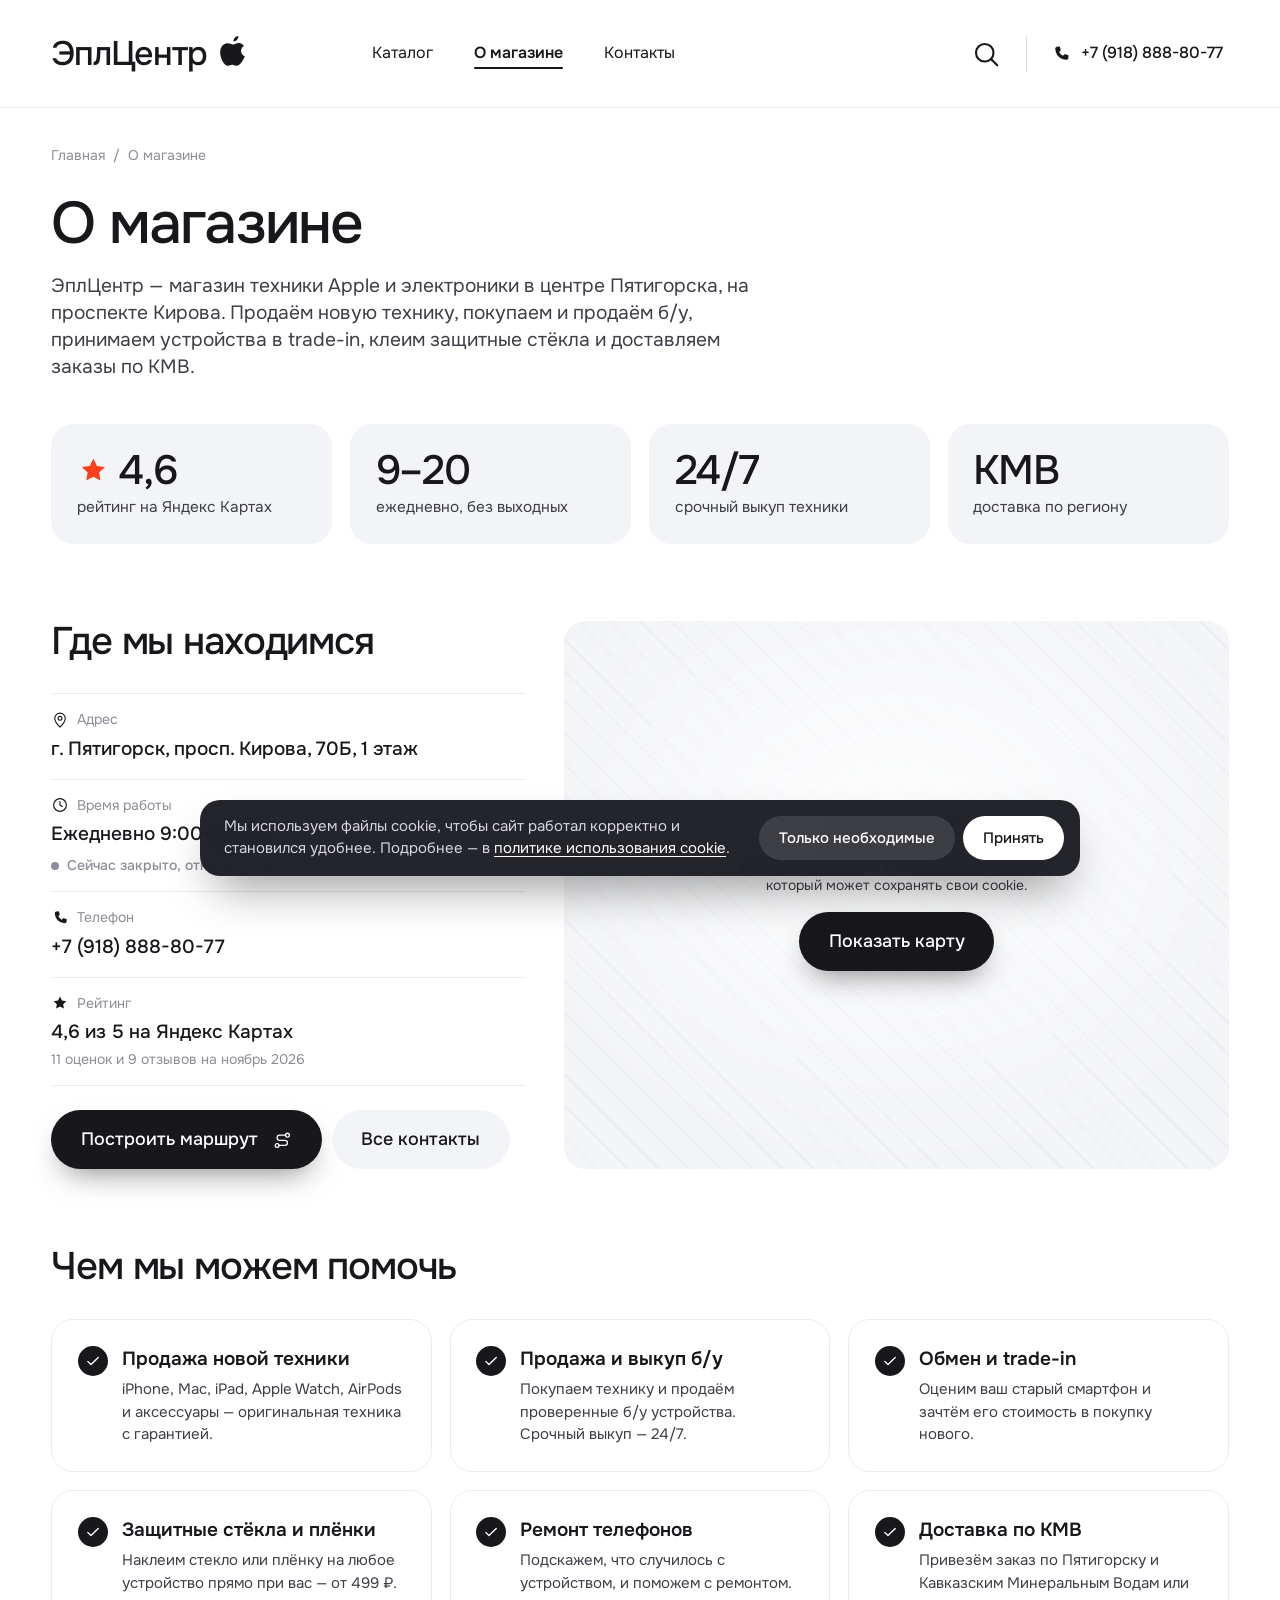
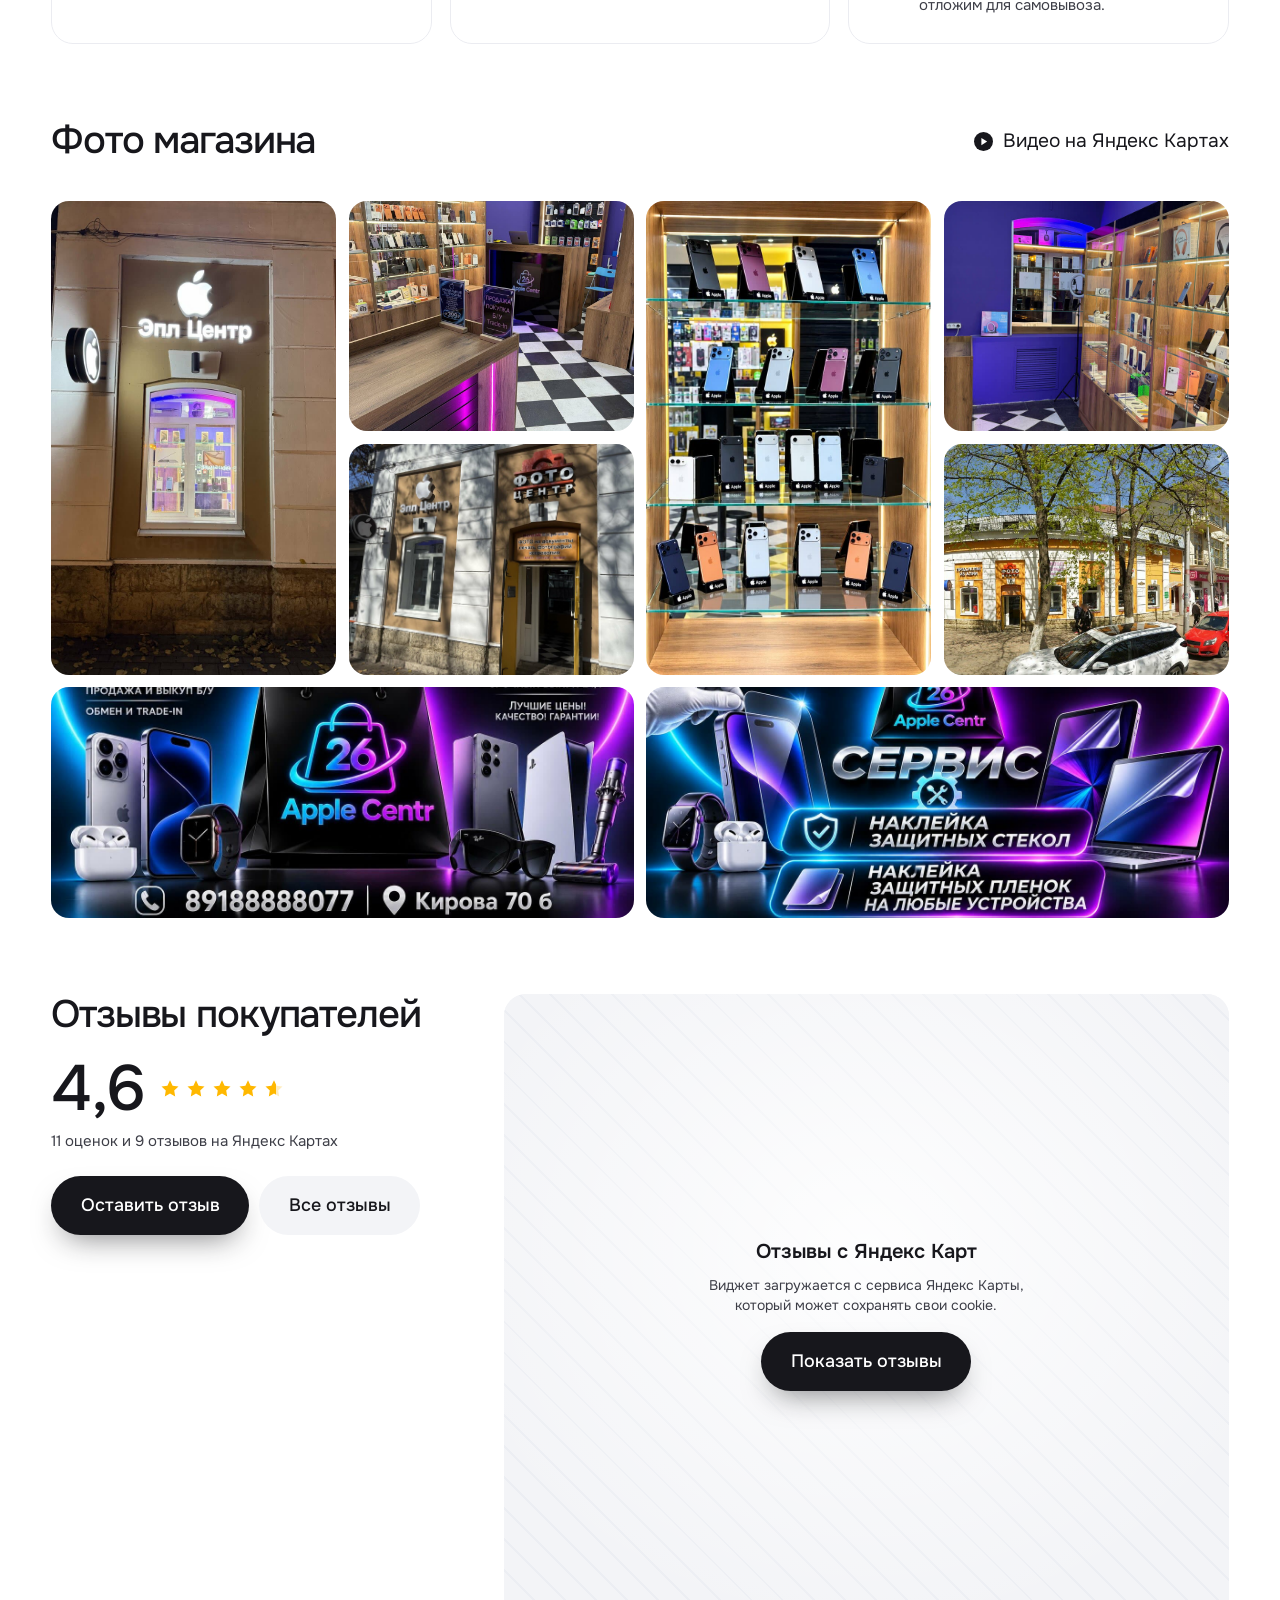
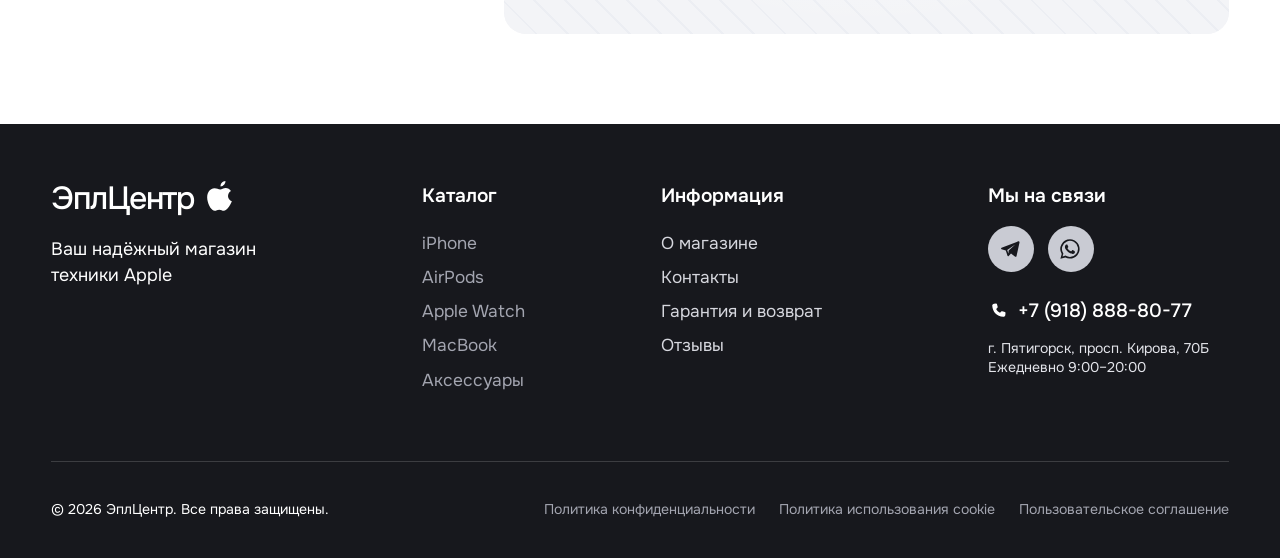
==== commit bd4e3326: "Подвал: убрана надпись «Официальный реселлер Apple» Co-Authored-By: Claude Opus 5.5 <noreply@anthrop" ====
--- a/about.html
+++ b/about.html
@@ -185,7 +185,7 @@
       <div class="footer__col footer__contacts">
         <h3>Мы на связи</h3>
         <div class="social">
-          <a href="https://t.me/+79188888077" target="_blank" rel="noopener" aria-label="Написать в Telegram"><svg><use href="#i-telegram"/></svg></a>
+          <a href="https://t.me/applecentr" target="_blank" rel="noopener" aria-label="Telegram-канал Apple Centr"><svg><use href="#i-telegram"/></svg></a>
           <a href="https://wa.me/79188888077" target="_blank" rel="noopener" aria-label="Написать в WhatsApp"><svg><use href="#i-whatsapp"/></svg></a>
         </div>
         <a class="footer__phone" href="tel:+79188888077"><svg><use href="#i-phone"/></svg>+7 (918) 888-80-77</a>
@@ -200,7 +200,6 @@
         <a href="cookies.html">Политика использования cookie</a>
         <a href="terms.html">Пользовательское соглашение</a>
       </nav>
-      <p class="footer__reseller"><svg><use href="#i-logo"/></svg>Официальный реселлер Apple</p>
     </div>
   </div>
 </footer>
--- a/styles.css
+++ b/styles.css
@@ -591,14 +591,6 @@
   border-top: 1px solid rgba(255, 255, 255, .16);
   font-size: clamp(12px, 1.1vw, 15px);
 }
-.footer__reseller {
-  margin-left: auto;
-  display: inline-flex;
-  align-items: center;
-  gap: 12px;
-  color: #8f919c;
-}
-.footer__reseller svg { width: 30px; height: 30px; margin-top: -4px; }
 
 /* ===== Внутренние страницы ===== */
 .top--plain .header {
@@ -1103,6 +1095,8 @@
 .contact-card__text { font-size: 15px; line-height: 1.5; color: var(--ink-soft); }
 .contact-card--main .contact-card__text { color: #c9cbd3; }
 .contact-card__actions { display: flex; flex-wrap: wrap; gap: 10px; margin-top: auto; padding-top: 12px; }
+.contact-card .btn--light { background: #fff; }
+.contact-card .btn--light:hover { background: var(--ink); color: #fff; }
 .contact-card--main .btn { background: #fff; color: var(--ink); box-shadow: none; }
 .contact-card--main .btn--light { background: rgba(255, 255, 255, .12); color: #fff; }
 .contact-card--main .btn--light:hover { background: rgba(255, 255, 255, .22); }
@@ -1376,7 +1370,6 @@
   .lightbox__prev, .lightbox__next { top: auto; bottom: 24px; transform: none; }
   .lightbox__prev svg { transform: scaleX(-1); }
   .footer__bottom { flex-direction: column; align-items: flex-start; }
-  .footer__reseller { margin-left: 0; }
   .footer__legal { flex-direction: column; gap: 10px; font-size: 14px; }
   .legal p, .legal li { font-size: 16px; }
 }
